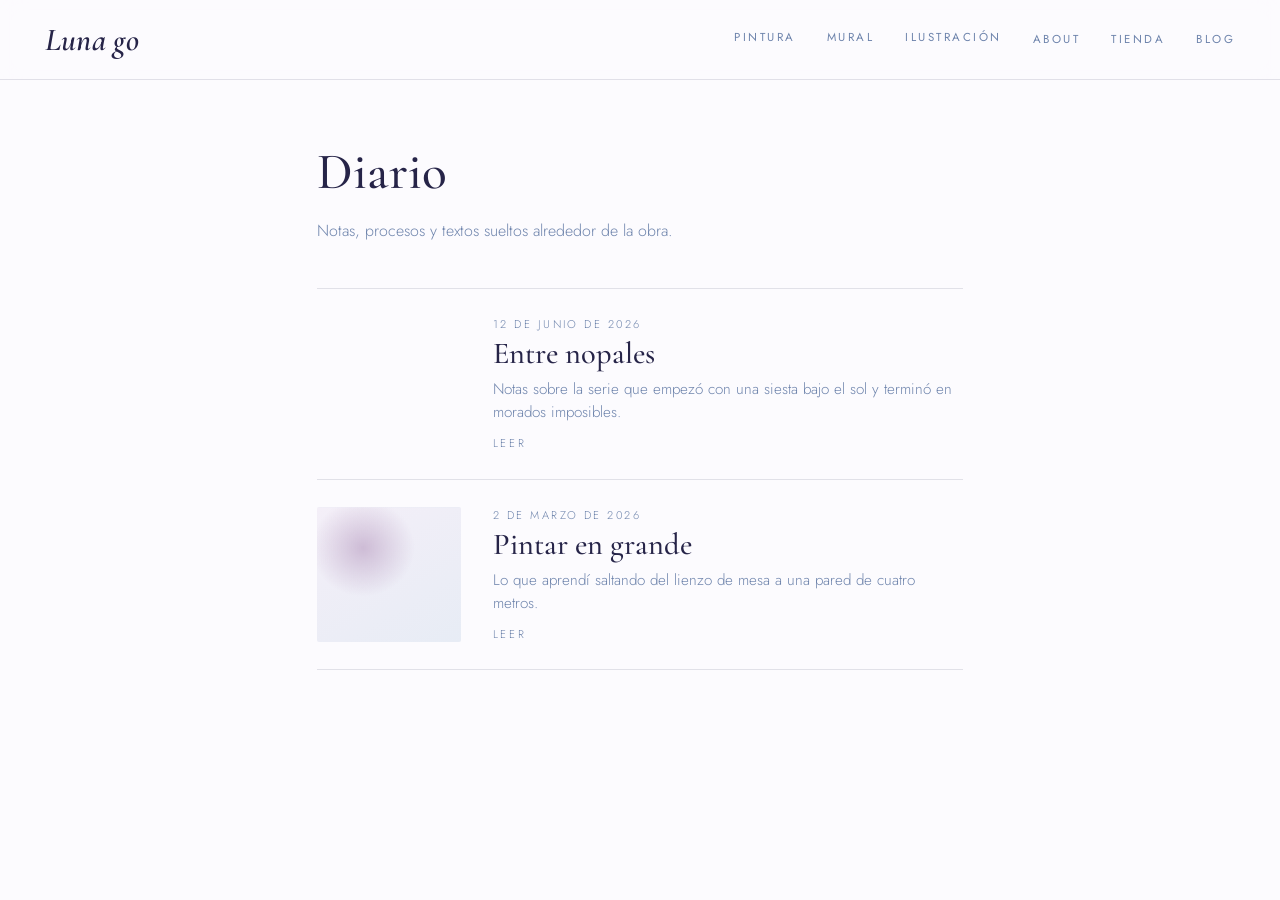
==== blog.html @ 5abe92ac "Add files via upload" ====
<!DOCTYPE html>
<html lang="es">
<head>
  <meta charset="UTF-8" />
  <meta name="viewport" content="width=device-width, initial-scale=1.0" />
  <title>Luna Go — Blog</title>
  <meta name="description" content="Textos y notas de Luna Go." />
  <link rel="preconnect" href="https://fonts.googleapis.com">
  <link rel="preconnect" href="https://fonts.gstatic.com" crossorigin>
  <link href="https://fonts.googleapis.com/css2?family=Cormorant+Garamond:ital,wght@0,400;0,500;0,600;1,400;1,500;1,600&family=Jost:wght@300;400;500&display=swap" rel="stylesheet">
  <link rel="stylesheet" href="styles.css">
</head>
<body>

  <div id="site-header"></div>

  <main class="reading">
    <header class="page-head">
      <h1>Diario</h1>
      <p class="lede">Notas, procesos y textos sueltos alrededor de la obra.</p>
    </header>

    <div class="post-list" id="postList"></div>
  </main>

  <script src="data.js"></script>
  <script src="site.js" defer></script>
  <script src="blog.js" defer></script>
</body>
</html>
---- styles.css ----
/* ============================================================
   LUNA GO — hoja de estilos (tema claro)
   Paleta del brief:
     lila       #B192BA  (R177 G146 B186)
     periwinkle #9DA2B8  (R157 G162 B184)
     indigo     #262448  (R38  G36  B72)
     pizarra    #6E84AC  (R110 G132 B172)
   ============================================================ */
:root{
  --lilac:      #B192BA;
  --periwinkle: #9DA2B8;
  --indigo:     #262448;
  --slate:      #6E84AC;

  --bg:      #FCFBFE;                 /* casi blanco, tinte lila mínimo */
  --ink:     #262448;                 /* texto principal = indigo       */
  --muted:   #6E84AC;                 /* texto secundario = pizarra      */
  --hair:    rgba(38,36,72,.12);      /* líneas finas                    */
  --frame:   rgba(38,36,72,.10);      /* borde del cuadro                */

  --font-display: 'Cormorant Garamond', Georgia, 'Times New Roman', serif;
  --font-body:    'Jost', 'Helvetica Neue', Arial, sans-serif;

  --edge: clamp(1.25rem, 3.5vw, 3.25rem);
  --header-h: 5rem;
}

*{ box-sizing: border-box; margin: 0; padding: 0; }
html{ scroll-behavior: smooth; }

body{
  background: var(--bg);
  color: var(--ink);
  font-family: var(--font-body);
  font-weight: 300;
  line-height: 1.5;
  min-height: 100vh;
  overflow-x: hidden;
}

/* ============================================================
   CABECERA
   logo a la izquierda · menú a la derecha (como el boceto)
   ============================================================ */
.site-header{
  position: sticky;
  top: 0;
  z-index: 100;
  display: flex;
  align-items: center;
  justify-content: space-between;
  gap: 1.5rem;
  height: var(--header-h);
  padding: 0 var(--edge);
  background: rgba(252,251,254,.82);
  backdrop-filter: blur(12px);
  -webkit-backdrop-filter: blur(12px);
  border-bottom: 1px solid var(--hair);
}

.wordmark{
  font-family: var(--font-display);
  font-style: italic;
  font-weight: 600;
  font-size: 2rem;
  line-height: 1;
  letter-spacing: .01em;
  color: var(--ink);
  text-decoration: none;
  white-space: nowrap;
}

/* --- menú --- */
.nav{
  display: flex;
  align-items: center;
  gap: clamp(1.1rem, 2.4vw, 2.4rem);
}
.nav-item{ position: relative; }

.nav-trigger,
.nav-link{
  font-family: var(--font-body);
  font-size: .72rem;
  font-weight: 400;
  letter-spacing: .22em;
  text-transform: uppercase;
  color: var(--muted);
  text-decoration: none;
  transition: color .35s ease;
}
.nav-trigger{
  appearance: none;
  background: none;
  border: 0;
  cursor: pointer;
  padding: .5rem 0;
}
.nav-item:hover .nav-trigger,
.nav-item.open .nav-trigger,
.nav-trigger:focus-visible,
.nav-link:hover,
.nav-link:focus-visible{ color: var(--ink); }

/* subrayado que crece */
.nav-trigger::after{
  content: "";
  display: block;
  height: 1px;
  width: 0;
  margin-top: .3rem;
  background: var(--lilac);
  transition: width .4s cubic-bezier(.2,.7,.2,1);
}
.nav-item:hover .nav-trigger::after,
.nav-item.open .nav-trigger::after{ width: 100%; }

/* --- desplegable de años --- */
.dropdown{
  position: absolute;
  top: calc(100% + .3rem);
  left: 50%;
  transform: translate(-50%, 8px);
  min-width: 7rem;
  padding: .5rem 0;
  background: #fff;
  border: 1px solid var(--hair);
  border-radius: 2px;
  box-shadow: 0 20px 44px -22px rgba(38,36,72,.4);
  opacity: 0;
  visibility: hidden;
  pointer-events: none;
  transition: opacity .3s ease, transform .3s ease, visibility .3s;
}
.nav-item:hover .dropdown,
.nav-item.open .dropdown{
  opacity: 1;
  visibility: visible;
  pointer-events: auto;
  transform: translate(-50%, 0);
}
.dropdown a{
  display: block;
  padding: .42rem 1.4rem;
  font-family: var(--font-display);
  font-size: 1.05rem;
  letter-spacing: .04em;
  color: var(--muted);
  text-decoration: none;
  transition: color .25s ease, background .25s ease;
}
.dropdown a:hover,
.dropdown a:focus-visible{ color: var(--ink); background: rgba(177,146,186,.14); }

/* botón hamburguesa (móvil) */
.menu-toggle{
  display: none;
  background: none; border: 0; cursor: pointer;
  color: var(--ink);
  padding: .4rem;
}
.menu-toggle svg{ display: block; }

/* ============================================================
   PORTADA / SLIDER
   cuadro grande enmarcado · leyenda abajo-izq · puntos abajo-der
   ============================================================ */
.hero{
  position: relative;
  height: calc(100vh - var(--header-h));
  min-height: 30rem;
  display: flex;
  flex-direction: column;
  padding: clamp(1.25rem, 3vh, 2.25rem) var(--edge) clamp(1rem, 2.5vh, 1.75rem);
}

/* zona del cuadro */
.stage{
  position: relative;
  flex: 1;
  min-height: 0;
  border: 1px solid var(--frame);
  border-radius: 2px;
  overflow: hidden;
  box-shadow: 0 30px 70px -40px rgba(38,36,72,.45);
  background: #fff;
}

.slide{
  position: absolute;
  inset: 0;
  opacity: 0;
  visibility: hidden;
  transform: scale(1.012);
  transition: opacity 1s ease, transform 1.3s ease, visibility 1s;
}
.slide.is-active{ opacity: 1; visibility: visible; transform: scale(1); }

.slide .art{
  position: absolute;
  inset: 0;
  background-size: cover;
  background-position: center;
}
.slide img.art{ width: 100%; height: 100%; object-fit: cover; display: block; }

/* flechas */
.arrow{
  position: absolute;
  top: calc(50% - 1.5rem);           /* centrado sobre el cuadro (descontando la barra) */
  transform: translateY(-50%);
  z-index: 5;
  width: 3rem; height: 3rem;
  display: grid; place-items: center;
  background: rgba(252,251,254,.7);
  border: 1px solid var(--hair);
  border-radius: 50%;
  cursor: pointer;
  color: var(--ink);
  opacity: 0;
  transition: opacity .35s ease, color .3s ease, background .3s ease;
}
.hero:hover .arrow{ opacity: 1; }
.arrow:hover, .arrow:focus-visible{ opacity: 1; background: #fff; color: var(--lilac); }
.arrow.prev{ left: calc(var(--edge) + .9rem); }
.arrow.next{ right: calc(var(--edge) + .9rem); }
.arrow svg{ width: 24px; height: 24px; }

/* barra inferior: leyenda + puntos */
.hero-bar{
  display: flex;
  align-items: flex-end;
  justify-content: space-between;
  gap: 1.5rem;
  padding-top: clamp(.85rem, 2vh, 1.25rem);
  min-height: 3rem;
}

.caption{ line-height: 1.15; }
.caption .title{
  font-family: var(--font-display);
  font-style: italic;
  font-weight: 500;
  font-size: clamp(1.5rem, 3vw, 2.35rem);
  color: var(--ink);
}
.caption .year{
  margin-left: .7rem;
  font-family: var(--font-body);
  font-size: .72rem;
  font-weight: 400;
  letter-spacing: .24em;
  color: var(--muted);
  vertical-align: middle;
}

/* puntos de navegación — tintados con los 4 colores de la paleta */
.dots{
  display: flex;
  align-items: center;
  gap: .85rem;
  padding-bottom: .35rem;
}
.dots button{
  width: 13px; height: 13px;
  padding: 0;
  border: 1px solid transparent;
  border-radius: 50%;
  background: var(--dot, var(--periwinkle));
  opacity: .35;
  cursor: pointer;
  transition: opacity .3s ease, transform .3s ease;
}
.dots button:hover{ opacity: .7; }
.dots button[aria-current="true"]{ opacity: 1; transform: scale(1.15); }

/* ============================================================
   MENÚ MÓVIL
   ============================================================ */
.mobile-panel{
  display: none;
  position: fixed;
  inset: var(--header-h) 0 0 0;
  z-index: 90;
  padding: 1.75rem var(--edge) 3rem;
  background: rgba(252,251,254,.98);
  backdrop-filter: blur(10px);
  overflow-y: auto;
}
.mobile-panel.open{ display: block; }
.mobile-group{ border-bottom: 1px solid var(--hair); }
.mobile-group > span{
  display: block;
  padding: 1.05rem 0 .55rem;
  font-size: .72rem; letter-spacing: .22em; text-transform: uppercase;
  color: var(--muted);
}
.mobile-group .yrs{ display: flex; flex-wrap: wrap; gap: .3rem 1.4rem; padding-bottom: .95rem; }
.mobile-group .yrs a{
  font-family: var(--font-display);
  font-size: 1.15rem; color: var(--ink); text-decoration: none;
}
.mobile-link{
  display: block;
  padding: 1.05rem 0;
  font-size: .72rem; letter-spacing: .22em; text-transform: uppercase;
  color: var(--ink); text-decoration: none;
  border-bottom: 1px solid var(--hair);
}

/* ============================================================
   RESPONSIVE
   ============================================================ */
@media (max-width: 860px){
  :root{ --header-h: 4.5rem; }
  .nav{ display: none; }
  .menu-toggle{ display: grid; place-items: center; }
  .wordmark{ font-size: 1.7rem; }
  .arrow{ opacity: 1; width: 2.6rem; height: 2.6rem; }
  .arrow.prev{ left: calc(var(--edge) + .3rem); }
  .arrow.next{ right: calc(var(--edge) + .3rem); }
  .hero-bar{ flex-wrap: wrap; gap: .6rem; }
}

/* ============================================================
   ACCESIBILIDAD
   ============================================================ */
:focus-visible{ outline: 2px solid var(--slate); outline-offset: 3px; }

@media (prefers-reduced-motion: reduce){
  *{ transition-duration: .01ms !important; animation-duration: .01ms !important; }
  html{ scroll-behavior: auto; }
}

/* ============================================================
   PÁGINA DE GALERÍA (año + tipo) — visor estilo James Jean
   ============================================================ */
.viewer-page{
  display: flex;
  flex-direction: column;
  min-height: calc(100vh - var(--header-h));
  padding: clamp(1.25rem, 3vh, 2rem) var(--edge) clamp(1rem, 2.5vh, 1.5rem);
}

.gallery-head{
  display: flex;
  align-items: baseline;
  justify-content: space-between;
  gap: 1rem;
  padding-bottom: clamp(.75rem, 2vh, 1.25rem);
}
.gallery-head h1{
  font-family: var(--font-display);
  font-weight: 500;
  font-size: clamp(1.7rem, 3.4vw, 2.6rem);
  letter-spacing: .01em;
  color: var(--ink);
}
.gallery-head h1 .sep{ color: var(--periwinkle); margin: 0 .15em; }
.gallery-head h1 .yr{ font-style: italic; color: var(--slate); }
.counter{
  font-size: .74rem; letter-spacing: .28em; color: var(--muted);
  font-variant-numeric: tabular-nums;
}

/* visor */
.viewer{
  position: relative;
  flex: 1;
  min-height: 18rem;
  border: 1px solid var(--frame);
  border-radius: 2px;
  background: #f4f3f8;
  overflow: hidden;
}
.v-slide{
  position: absolute;
  inset: 0;
  margin: 0;
  display: flex;
  align-items: center;
  justify-content: center;
  padding: clamp(1rem, 3vw, 2.75rem);
  opacity: 0;
  visibility: hidden;
  transition: opacity .8s ease, visibility .8s;
}
.v-slide.is-active{ opacity: 1; visibility: visible; }
.v-slide img{
  max-width: 100%;
  max-height: 100%;
  object-fit: contain;         /* la obra se ve ENTERA, sin recortar */
  box-shadow: 0 24px 55px -30px rgba(38,36,72,.5);
}
.v-ph{ width: 70%; height: 80%; background-size: cover; background-position: center; }

/* zonas de clic izquierda/derecha + flechas */
.v-zone{
  position: absolute; top: 0; bottom: 0; width: 50%;
  background: none; border: 0; cursor: pointer; z-index: 3;
}
.v-zone.prev{ left: 0; }
.v-zone.next{ right: 0; }
.v-chevron{
  position: absolute; top: 50%; transform: translateY(-50%);
  z-index: 2; font-size: 2.4rem; line-height: 1;
  color: var(--ink); opacity: 0; pointer-events: none;
  transition: opacity .3s ease;
  font-family: var(--font-body);
}
.v-chevron.left{ left: 1.1rem; }
.v-chevron.right{ right: 1.1rem; }
.viewer:hover .v-chevron{ opacity: .55; }

/* ficha */
.v-meta{
  display: flex;
  align-items: baseline;
  flex-wrap: wrap;
  gap: .1rem .9rem;
  padding-top: clamp(.85rem, 2vh, 1.2rem);
  min-height: 2.4rem;
}
.v-meta .t{
  font-family: var(--font-display);
  font-style: italic; font-weight: 500;
  font-size: clamp(1.4rem, 2.6vw, 2rem);
  color: var(--ink);
}
.v-meta .y{ font-size: .72rem; letter-spacing: .24em; color: var(--muted); }
.v-meta .m{ font-size: .78rem; color: var(--periwinkle); margin-left: auto; }

/* tira de miniaturas */
.filmstrip{
  display: flex;
  gap: .6rem;
  padding-top: clamp(.85rem, 2vh, 1.15rem);
  overflow-x: auto;
  scrollbar-width: thin;
}
.filmstrip::-webkit-scrollbar{ height: 4px; }
.filmstrip::-webkit-scrollbar-thumb{ background: var(--hair); border-radius: 4px; }
.thumb{
  flex: 0 0 auto;
  width: 5.5rem; height: 3.9rem;
  padding: 0; cursor: pointer;
  border: 1px solid transparent;
  border-radius: 2px;
  background-size: cover; background-position: center;
  opacity: .5;
  transition: opacity .3s ease, border-color .3s ease;
}
.thumb:hover{ opacity: .85; }
.thumb.is-active{ opacity: 1; border-color: var(--slate); }

/* sección vacía */
.empty{
  position: absolute; inset: 0;
  display: flex; flex-direction: column;
  align-items: center; justify-content: center;
  text-align: center;
  font-family: var(--font-display); font-style: italic;
  font-size: 1.5rem; color: var(--muted);
}
.empty span{ font-family: var(--font-body); font-style: normal; font-size: .8rem; letter-spacing: .2em; text-transform: uppercase; margin-top: .6rem; }

/* ============================================================
   BLOG / DIARIO
   ============================================================ */
.reading{
  max-width: 46rem;
  margin: 0 auto;
  padding: clamp(2rem, 6vh, 4rem) var(--edge) 5rem;
}
.page-head{ margin-bottom: clamp(2rem, 5vh, 3.25rem); }
.page-head h1{
  font-family: var(--font-display);
  font-weight: 500; font-size: clamp(2.2rem, 5vw, 3.2rem);
  color: var(--ink);
}
.page-head .lede{
  margin-top: .5rem; color: var(--muted);
  font-size: 1rem;
}

/* listado */
.post-list{ display: flex; flex-direction: column; }
.post-card{
  display: flex;
  gap: clamp(1rem, 3vw, 2rem);
  align-items: stretch;
  padding: clamp(1.4rem, 3vh, 2rem) 0;
  border-top: 1px solid var(--hair);
  text-decoration: none;
  color: inherit;
}
.post-card:last-child{ border-bottom: 1px solid var(--hair); }
.pc-thumb{
  flex: 0 0 auto;
  width: clamp(6rem, 22vw, 9rem);
  align-self: stretch;
  min-height: 6rem;
  background-size: cover; background-position: center;
  border-radius: 2px;
}
.pc-body{ display: flex; flex-direction: column; }
.pc-date{ font-size: .7rem; letter-spacing: .22em; text-transform: uppercase; color: var(--slate); }
.pc-title{
  font-family: var(--font-display); font-weight: 500;
  font-size: clamp(1.4rem, 3vw, 1.9rem); line-height: 1.1;
  color: var(--ink); margin: .3rem 0 .45rem;
  transition: color .3s ease;
}
.post-card:hover .pc-title{ color: var(--lilac); }
.pc-sum{ color: var(--muted); font-size: .95rem; }
.pc-more{
  margin-top: auto; padding-top: .7rem;
  font-size: .7rem; letter-spacing: .24em; text-transform: uppercase; color: var(--slate);
}

/* entrada individual */
.post-date{ display: block; font-size: .72rem; letter-spacing: .24em; text-transform: uppercase; color: var(--slate); }
.post-title{
  font-family: var(--font-display); font-weight: 500;
  font-size: clamp(2.1rem, 5vw, 3rem); line-height: 1.08;
  color: var(--ink); margin: .5rem 0 1.5rem;
}
.post-cover{ width: 100%; border-radius: 2px; margin-bottom: 2rem; box-shadow: 0 24px 55px -34px rgba(38,36,72,.5); }
.post-body{ font-size: 1.08rem; line-height: 1.75; color: #33324f; }
.post-body p{ margin-bottom: 1.3rem; }
.post-body h2{
  font-family: var(--font-display); font-weight: 600;
  font-size: 1.7rem; color: var(--ink); margin: 2.2rem 0 .9rem;
}
.post-body blockquote{
  margin: 2rem 0; padding-left: 1.4rem;
  border-left: 2px solid var(--lilac);
  font-family: var(--font-display); font-style: italic;
  font-size: 1.5rem; line-height: 1.4; color: var(--slate);
}
.post-body img{ width: 100%; border-radius: 2px; margin: 1.6rem 0; }
.back-link{
  display: inline-block; margin-top: 3rem;
  font-size: .74rem; letter-spacing: .2em; text-transform: uppercase;
  color: var(--muted); text-decoration: none;
}
.back-link:hover{ color: var(--ink); }
.empty-note{ color: var(--muted); font-style: italic; }

/* responsive galería/blog */
@media (max-width: 860px){
  .v-chevron{ opacity: .5; }
  .post-card{ flex-direction: column; }
  .pc-thumb{ width: 100%; height: 10rem; align-self: auto; }
  .v-meta .m{ margin-left: 0; width: 100%; }
}
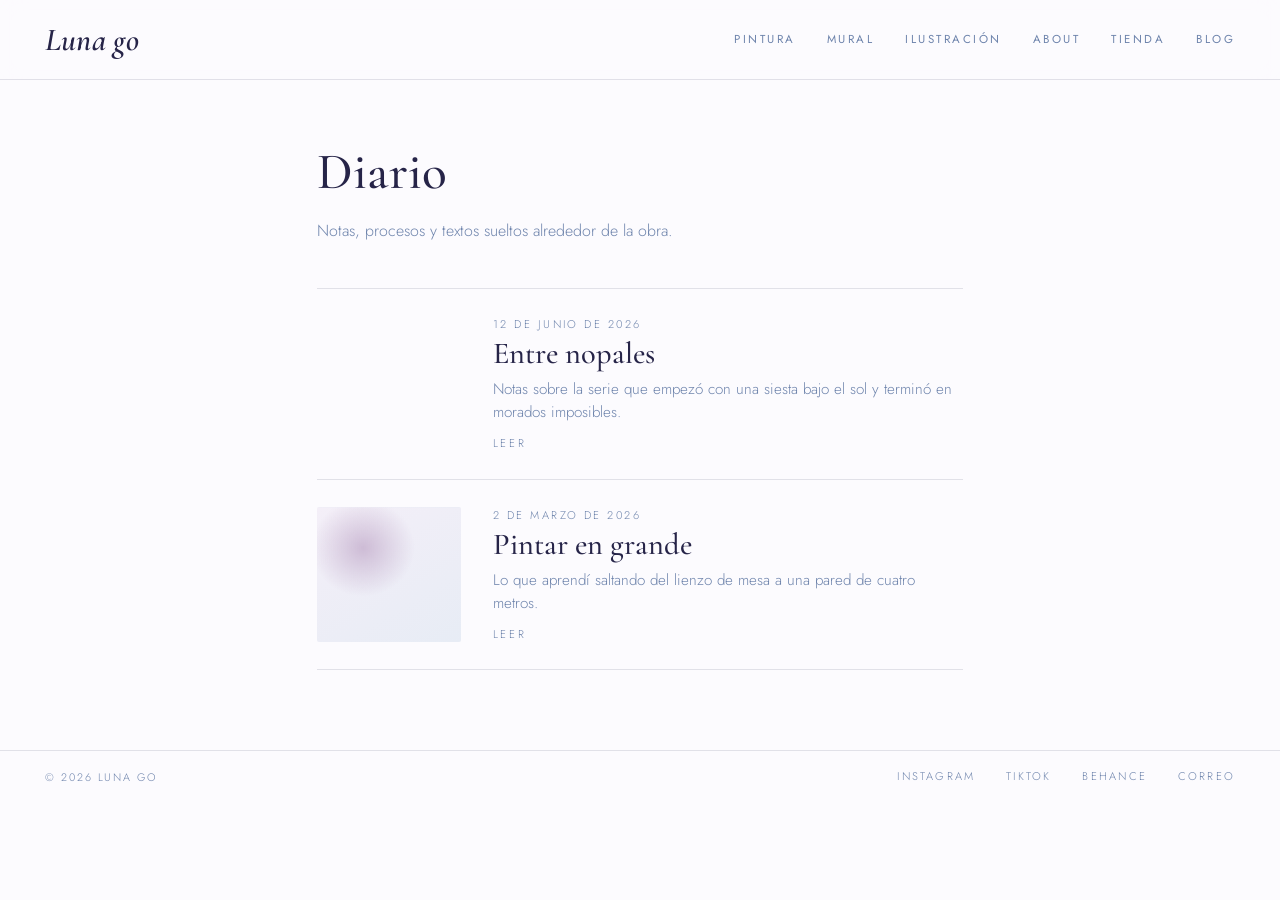
==== commit ea301c98: "Add files via upload" ====
--- a/blog.html
+++ b/blog.html
@@ -26,5 +26,6 @@
   <script src="data.js"></script>
   <script src="site.js" defer></script>
   <script src="blog.js" defer></script>
+  <script src="lightbox.js" defer></script>
 </body>
 </html>
--- a/styles.css
+++ b/styles.css
@@ -23,6 +23,7 @@
 
   --edge: clamp(1.25rem, 3.5vw, 3.25rem);
   --header-h: 5rem;
+  --footer-h: 3.25rem;
 }
 
 *{ box-sizing: border-box; margin: 0; padding: 0; }
@@ -80,13 +81,17 @@
 
 .nav-trigger,
 .nav-link{
+  position: relative;
+  display: inline-block;
   font-family: var(--font-body);
   font-size: .72rem;
   font-weight: 400;
+  line-height: 1;
   letter-spacing: .22em;
   text-transform: uppercase;
   color: var(--muted);
   text-decoration: none;
+  padding: .5rem 0;
   transition: color .35s ease;
 }
 .nav-trigger{
@@ -94,7 +99,6 @@
   background: none;
   border: 0;
   cursor: pointer;
-  padding: .5rem 0;
 }
 .nav-item:hover .nav-trigger,
 .nav-item.open .nav-trigger,
@@ -102,18 +106,22 @@
 .nav-link:hover,
 .nav-link:focus-visible{ color: var(--ink); }
 
-/* subrayado que crece */
-.nav-trigger::after{
+/* subrayado que crece (posicionado en absoluto: no altera la altura) */
+.nav-trigger::after,
+.nav-link::after{
   content: "";
-  display: block;
+  position: absolute;
+  left: 0;
+  bottom: .05rem;
   height: 1px;
   width: 0;
-  margin-top: .3rem;
   background: var(--lilac);
   transition: width .4s cubic-bezier(.2,.7,.2,1);
 }
 .nav-item:hover .nav-trigger::after,
-.nav-item.open .nav-trigger::after{ width: 100%; }
+.nav-item.open .nav-trigger::after,
+.nav-link:hover::after,
+.nav-link:focus-visible::after{ width: 100%; }
 
 /* --- desplegable de años --- */
 .dropdown{
@@ -167,7 +175,7 @@
    ============================================================ */
 .hero{
   position: relative;
-  height: calc(100vh - var(--header-h));
+  height: calc(100vh - var(--header-h) - var(--footer-h));
   min-height: 30rem;
   display: flex;
   flex-direction: column;
@@ -338,7 +346,7 @@
 .viewer-page{
   display: flex;
   flex-direction: column;
-  min-height: calc(100vh - var(--header-h));
+  min-height: calc(100vh - var(--header-h) - var(--footer-h));
   padding: clamp(1.25rem, 3vh, 2rem) var(--edge) clamp(1rem, 2.5vh, 1.5rem);
 }
 
@@ -391,35 +399,39 @@
   max-height: 100%;
   object-fit: contain;         /* la obra se ve ENTERA, sin recortar */
   box-shadow: 0 24px 55px -30px rgba(38,36,72,.5);
+  cursor: zoom-in;             /* clic = pantalla completa */
 }
 .v-ph{ width: 70%; height: 80%; background-size: cover; background-position: center; }
 
-/* zonas de clic izquierda/derecha + flechas */
-.v-zone{
-  position: absolute; top: 0; bottom: 0; width: 50%;
-  background: none; border: 0; cursor: pointer; z-index: 3;
-}
-.v-zone.prev{ left: 0; }
-.v-zone.next{ right: 0; }
-.v-chevron{
+/* flechas de navegación */
+.v-nav{
   position: absolute; top: 50%; transform: translateY(-50%);
-  z-index: 2; font-size: 2.4rem; line-height: 1;
-  color: var(--ink); opacity: 0; pointer-events: none;
-  transition: opacity .3s ease;
-  font-family: var(--font-body);
-}
-.v-chevron.left{ left: 1.1rem; }
-.v-chevron.right{ right: 1.1rem; }
-.viewer:hover .v-chevron{ opacity: .55; }
-
-/* ficha */
+  z-index: 4;
+  width: 3rem; height: 3rem;
+  display: grid; place-items: center;
+  background: rgba(252,251,254,.72);
+  border: 1px solid var(--hair);
+  border-radius: 50%;
+  color: var(--ink);
+  font-family: var(--font-body); font-size: 1.6rem; line-height: 1;
+  cursor: pointer;
+  opacity: 0;
+  transition: opacity .35s ease, color .3s ease, background .3s ease;
+}
+.viewer:hover .v-nav{ opacity: 1; }
+.v-nav:hover, .v-nav:focus-visible{ opacity: 1; background: #fff; color: var(--lilac); }
+.v-nav.prev{ left: 1rem; }
+.v-nav.next{ right: 1rem; }
+
+/* ficha: título + año en una línea, y debajo la técnica/medidas */
 .v-meta{
+  padding-top: clamp(.85rem, 2vh, 1.2rem);
+}
+.v-line{
   display: flex;
   align-items: baseline;
   flex-wrap: wrap;
   gap: .1rem .9rem;
-  padding-top: clamp(.85rem, 2vh, 1.2rem);
-  min-height: 2.4rem;
 }
 .v-meta .t{
   font-family: var(--font-display);
@@ -428,7 +440,16 @@
   color: var(--ink);
 }
 .v-meta .y{ font-size: .72rem; letter-spacing: .24em; color: var(--muted); }
-.v-meta .m{ font-size: .78rem; color: var(--periwinkle); margin-left: auto; }
+.v-meta .med{ margin-top: .35rem; font-size: .82rem; color: var(--periwinkle); }
+
+/* descripción (solo en la galería) */
+.v-desc{
+  max-width: 44rem;
+  margin-top: .7rem;
+  font-size: .98rem;
+  line-height: 1.65;
+  color: #4a496a;
+}
 
 /* tira de miniaturas */
 .filmstrip{
@@ -549,8 +570,144 @@
 
 /* responsive galería/blog */
 @media (max-width: 860px){
-  .v-chevron{ opacity: .5; }
+  .v-nav{ opacity: 1; }
   .post-card{ flex-direction: column; }
   .pc-thumb{ width: 100%; height: 10rem; align-self: auto; }
   .v-meta .m{ margin-left: 0; width: 100%; }
 }
+
+/* ============================================================
+   TIENDA — precio y contacto
+   ============================================================ */
+.v-meta .price{
+  margin-left: auto;
+  font-family: var(--font-display);
+  font-weight: 600;
+  font-size: clamp(1.3rem, 2.4vw, 1.85rem);
+  color: var(--ink);
+}
+.shop-sub{
+  display: flex;
+  align-items: baseline;
+  flex-wrap: wrap;
+  gap: .35rem 1.2rem;
+  margin-top: .5rem;
+  min-height: 1.4rem;
+}
+.shop-sub .med{ font-size: .82rem; color: var(--periwinkle); }
+.shop-sub .buy{
+  margin-left: auto;
+  font-size: .72rem; letter-spacing: .2em; text-transform: uppercase;
+  color: var(--slate); text-decoration: none;
+  border-bottom: 1px solid var(--hair); padding-bottom: .15rem;
+  transition: color .3s ease, border-color .3s ease;
+}
+.shop-sub .buy:hover{ color: var(--ink); border-color: var(--slate); }
+
+/* ============================================================
+   ABOUT — retrato y enlace extra
+   ============================================================ */
+.about-portrait{
+  float: right;
+  width: clamp(11rem, 34%, 16rem);
+  margin: .35rem 0 1.2rem 2rem;
+  border-radius: 2px;
+  box-shadow: 0 24px 55px -34px rgba(38,36,72,.5);
+}
+.about-extra{
+  display: inline-block; margin-top: 2rem;
+  font-size: .74rem; letter-spacing: .2em; text-transform: uppercase;
+  color: var(--muted); text-decoration: none;
+  border-bottom: 1px solid var(--hair); padding-bottom: .2rem;
+}
+.about-extra:hover{ color: var(--ink); }
+
+@media (max-width: 640px){
+  .about-portrait{ float: none; width: 100%; margin: 0 0 1.5rem; }
+  .shop-sub .buy{ margin-left: 0; }
+}
+
+/* ============================================================
+   PIE DE PÁGINA — redes sociales (en todas las páginas)
+   ============================================================ */
+.site-footer{
+  display: flex;
+  align-items: center;
+  justify-content: space-between;
+  gap: 1rem 1.5rem;
+  flex-wrap: wrap;
+  min-height: var(--footer-h);
+  padding: .6rem var(--edge);
+  border-top: 1px solid var(--hair);
+  background: var(--bg);
+}
+.foot-copy{ font-size: .68rem; letter-spacing: .18em; text-transform: uppercase; color: var(--muted); }
+.foot-social{ display: flex; gap: clamp(1rem, 2.4vw, 2rem); flex-wrap: wrap; }
+.foot-social a{
+  position: relative;
+  font-size: .7rem; letter-spacing: .2em; text-transform: uppercase;
+  color: var(--muted); text-decoration: none;
+  transition: color .3s ease;
+}
+.foot-social a::after{
+  content: ""; position: absolute; left: 0; bottom: -.25rem;
+  height: 1px; width: 0; background: var(--lilac);
+  transition: width .35s cubic-bezier(.2,.7,.2,1);
+}
+.foot-social a:hover, .foot-social a:focus-visible{ color: var(--ink); }
+.foot-social a:hover::after, .foot-social a:focus-visible::after{ width: 100%; }
+
+@media (max-width: 640px){
+  .site-footer{ justify-content: center; text-align: center; }
+}
+
+/* ============================================================
+   LIGHTBOX — foto a pantalla completa
+   ============================================================ */
+.lightbox{
+  position: fixed;
+  inset: 0;
+  z-index: 1000;
+  display: none;
+  align-items: center;
+  justify-content: center;
+  background: rgba(24, 22, 46, .96);
+  padding: clamp(1rem, 4vw, 3rem);
+}
+.lightbox.open{ display: flex; }
+.lb-fig{
+  margin: 0;
+  max-width: 100%;
+  max-height: 100%;
+  display: flex;
+  flex-direction: column;
+  align-items: center;
+  gap: 1rem;
+}
+.lb-img{
+  max-width: 100%;
+  max-height: 88vh;
+  object-fit: contain;
+  box-shadow: 0 40px 90px -30px rgba(0,0,0,.7);
+}
+.lb-cap{
+  font-family: var(--font-display); font-style: italic;
+  font-size: 1.1rem; color: #ece8f2; text-align: center;
+}
+.lb-close, .lb-nav{
+  position: fixed;
+  z-index: 1001;
+  background: none; border: 0; cursor: pointer;
+  color: #d9d5e6;
+  transition: color .3s ease;
+}
+.lb-close:hover, .lb-nav:hover, .lb-close:focus-visible, .lb-nav:focus-visible{ color: #fff; }
+.lb-close{ top: 1.2rem; right: 1.6rem; font-size: 2.2rem; line-height: 1; }
+.lb-nav{ top: 50%; transform: translateY(-50%); font-size: 3rem; line-height: 1; display: grid; place-items: center; width: 3.5rem; height: 3.5rem; }
+.lb-nav.prev{ left: .8rem; }
+.lb-nav.next{ right: .8rem; }
+@media (max-width: 640px){
+  .lb-nav{ font-size: 2.2rem; width: 2.6rem; height: 2.6rem; }
+}
+
+.slide img.art{ cursor: zoom-in; }
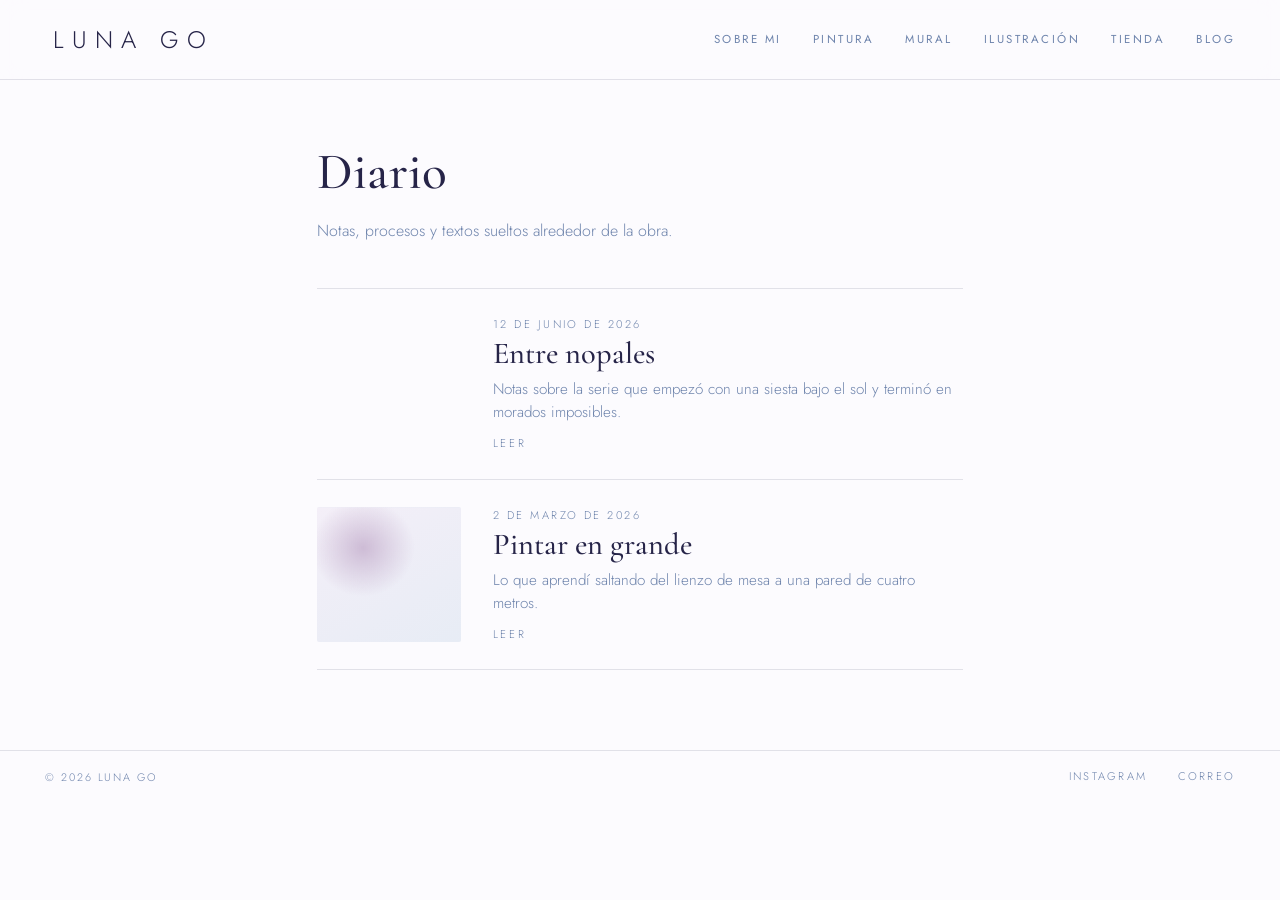
==== commit 38c3fd3d: "Update blog.html" ====
--- a/blog.html
+++ b/blog.html
@@ -23,6 +23,7 @@
     <div class="post-list" id="postList"></div>
   </main>
 
+  <script src="posts.js"></script>
   <script src="data.js"></script>
   <script src="site.js" defer></script>
   <script src="blog.js" defer></script>
--- a/styles.css
+++ b/styles.css
@@ -60,12 +60,14 @@
 }
 
 .wordmark{
-  font-family: var(--font-display);
-  font-style: italic;
-  font-weight: 600;
-  font-size: 2rem;
+  font-family: var(--font-body);
+  font-style: normal;
+  font-weight: 300;
+  font-size: 1.5rem;
   line-height: 1;
-  letter-spacing: .01em;
+  letter-spacing: .34em;
+  text-transform: uppercase;
+  text-indent: .34em;        /* compensa el espacio del último carácter */
   color: var(--ink);
   text-decoration: none;
   white-space: nowrap;
@@ -187,11 +189,11 @@
   position: relative;
   flex: 1;
   min-height: 0;
-  border: 1px solid var(--frame);
+  border: 0;
   border-radius: 2px;
   overflow: hidden;
-  box-shadow: 0 30px 70px -40px rgba(38,36,72,.45);
-  background: #fff;
+  box-shadow: none;
+  background: transparent;
 }
 
 .slide{
@@ -210,7 +212,7 @@
   background-size: cover;
   background-position: center;
 }
-.slide img.art{ width: 100%; height: 100%; object-fit: cover; display: block; }
+.slide img.art{ width: 100%; height: 100%; object-fit: contain; display: block; }
 
 /* flechas */
 .arrow{
@@ -375,10 +377,10 @@
 .viewer{
   position: relative;
   flex: 1;
-  min-height: 18rem;
-  border: 1px solid var(--frame);
+  min-height: calc(100vh - var(--header-h) - 11rem);
+  border: 0;
   border-radius: 2px;
-  background: #f4f3f8;
+  background: transparent;
   overflow: hidden;
 }
 .v-slide{
@@ -388,7 +390,7 @@
   display: flex;
   align-items: center;
   justify-content: center;
-  padding: clamp(1rem, 3vw, 2.75rem);
+  padding: clamp(.5rem, 1.5vw, 1.25rem);
   opacity: 0;
   visibility: hidden;
   transition: opacity .8s ease, visibility .8s;
@@ -398,7 +400,7 @@
   max-width: 100%;
   max-height: 100%;
   object-fit: contain;         /* la obra se ve ENTERA, sin recortar */
-  box-shadow: 0 24px 55px -30px rgba(38,36,72,.5);
+  box-shadow: none;
   cursor: zoom-in;             /* clic = pantalla completa */
 }
 .v-ph{ width: 70%; height: 80%; background-size: cover; background-position: center; }
@@ -435,9 +437,9 @@
 }
 .v-meta .t{
   font-family: var(--font-display);
-  font-style: italic; font-weight: 500;
+  font-style: normal; font-weight: 500;
   font-size: clamp(1.4rem, 2.6vw, 2rem);
-  color: var(--ink);
+  color: var(--muted);
 }
 .v-meta .y{ font-size: .72rem; letter-spacing: .24em; color: var(--muted); }
 .v-meta .med{ margin-top: .35rem; font-size: .82rem; color: var(--periwinkle); }
@@ -450,10 +452,12 @@
   line-height: 1.65;
   color: #4a496a;
 }
+.v-desc .c{ text-align: center; }
 
 /* tira de miniaturas */
 .filmstrip{
-  display: flex;
+  display: none;
+  justify-content: center;
   gap: .6rem;
   padding-top: clamp(.85rem, 2vh, 1.15rem);
   overflow-x: auto;
@@ -711,3 +715,18 @@
 }
 
 .slide img.art{ cursor: zoom-in; }
+.v-desc a,
+.post-body a{
+  color: var(--slate);
+  text-decoration: underline;
+  text-underline-offset: 2px;
+  transition: color .3s ease;
+}
+.v-desc a:hover,
+.post-body a:hover{ color: var(--lilac); }
+
+#gTitle{ display: none; }
+#gCounter{ display: none; }
+
+.v-bar{ display: flex; align-items: flex-end; justify-content: space-between; gap: 1.5rem; }
+.gdots{ flex: 0 0 auto; padding-bottom: .35rem; }
